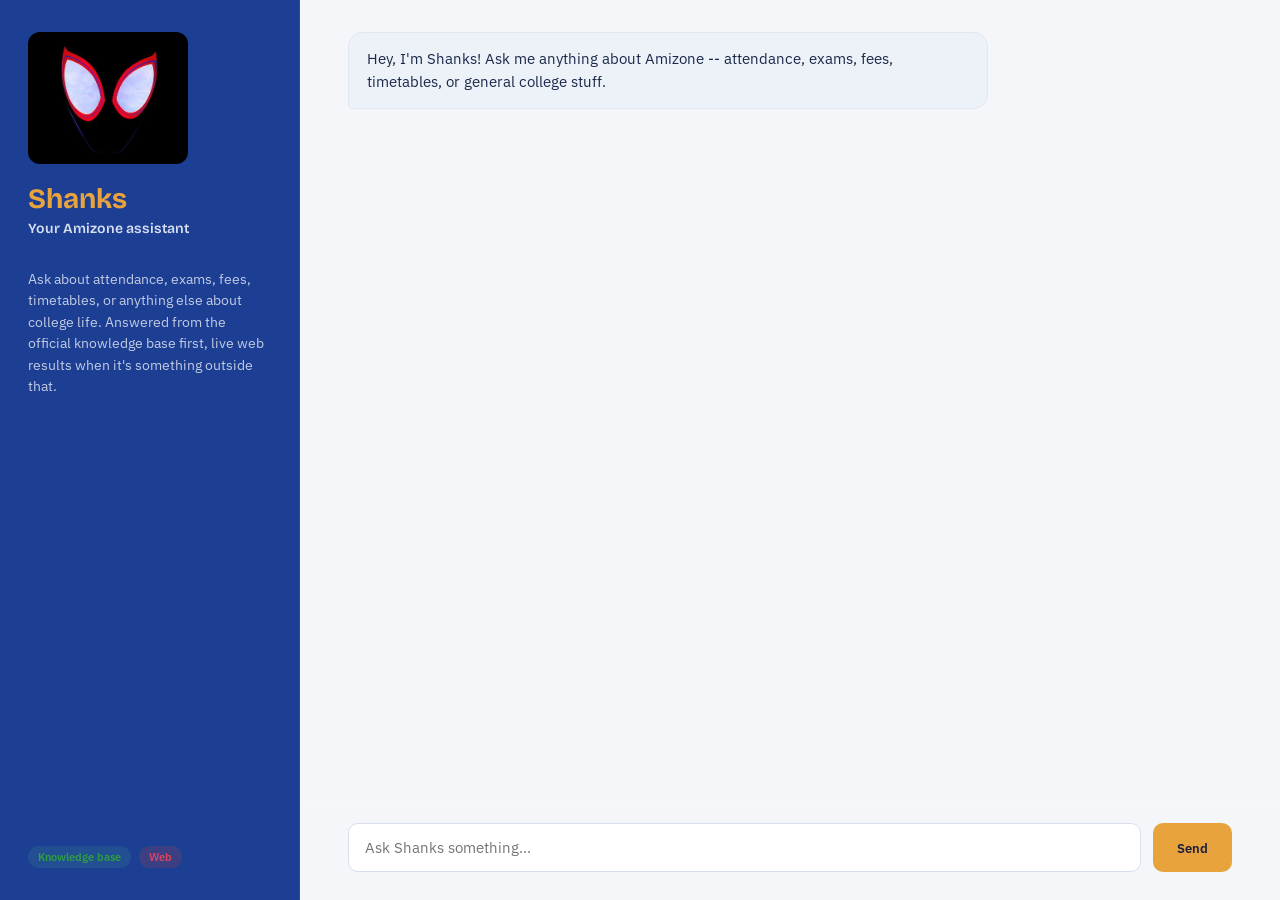
==== frontend/index.html @ ae9a9599 "Initial commit: Shanks RAG chatbot" ====
<!DOCTYPE html>
<html lang="en">
<head>
<meta charset="UTF-8" />
<meta name="viewport" content="width=device-width, initial-scale=1.0" />
<title>Shanks — Amizone Assistant</title>
<link rel="preconnect" href="https://fonts.googleapis.com">
<link href="https://fonts.googleapis.com/css2?family=Bricolage+Grotesque:opsz,wght@12..96,400;12..96,600;12..96,700&family=IBM+Plex+Sans:wght@400;500;600&display=swap" rel="stylesheet">
<link rel="stylesheet" href="style.css" />
</head>
<body>

  <div class="app">
    <aside class="sidebar">
      <img class="mascot" src="assets/shanks.jpg" alt="shanks" />
      <h1>Shanks</h1>
      <p class="tagline">Your Amizone assistant</p>
      <p class="blurb">Ask about attendance, exams, fees, timetables, or anything else about
        college life. Answered from the official knowledge base first, live web results
        when it's something outside that.</p>
      <div class="legend">
        <span class="badge badge-kb">Knowledge base</span>
        <span class="badge badge-web">Web</span>
      </div>
    </aside>

    <main class="chat-panel">
      <div id="messages" class="messages"></div>

      <form id="chat-form" class="composer" autocomplete="off">
        <input id="chat-input" type="text" placeholder="Ask Shanks something..." required />
        <button type="submit">Send</button>
      </form>
    </main>
  </div>

  <script src="script.js"></script>
</body>
</html>
---- frontend/style.css ----
:root {
  --bg: #F4F6FA;
  --panel: #FFFFFF;
  --panel-2: #EDF1F8;
  --text: #1B2A4A;
  --text-dim: #5B6785;
  --amber: #E8A33D;
  --navy: #1C3F94;
  --teal: #2E9E44;
  --kb-badge: #2E9E44;
  --web-badge: #D9455F;
}

* { box-sizing: border-box; }

body {
  margin: 0;
  background: var(--bg);
  color: var(--text);
  font-family: 'IBM Plex Sans', sans-serif;
  height: 100vh;
  overflow: hidden;
}

h1, .tagline {
  font-family: 'Bricolage Grotesque', sans-serif;
}

.app {
  display: grid;
  grid-template-columns: 300px 1fr;
  height: 100vh;
}

.sidebar {
  background: var(--navy);
  padding: 32px 28px;
  display: flex;
  flex-direction: column;
  align-items: flex-start;
  border-right: 1px solid rgba(255, 255, 255, 0.08);
}

.mascot {
  width: 160px;
  height: 132px;
  margin-bottom: 18px;
  object-fit: cover;
  border-radius: 12px;
}

.sidebar h1 {
  font-size: 28px;
  font-weight: 700;
  margin: 0;
  color: var(--amber);
}

.tagline {
  margin: 4px 0 18px;
  color: #D7DEF0;
  font-size: 14px;
  font-weight: 600;
}

.blurb {
  font-size: 13.5px;
  line-height: 1.6;
  color: #C2CBE3;
}

.legend {
  margin-top: auto;
  display: flex;
  gap: 8px;
  flex-wrap: wrap;
}

.badge {
  font-size: 11px;
  padding: 4px 10px;
  border-radius: 100px;
  font-weight: 600;
}

.badge-kb { background: rgba(62,142,136,0.2); color: var(--teal); }
.badge-web { background: rgba(193,68,60,0.2); color: var(--web-badge); }

.chat-panel {
  display: flex;
  flex-direction: column;
  height: 100vh;
}

.messages {
  flex: 1;
  overflow-y: auto;
  padding: 32px 48px;
  display: flex;
  flex-direction: column;
  gap: 18px;
}

.msg {
  max-width: 640px;
  padding: 14px 18px;
  border-radius: 14px;
  line-height: 1.55;
  font-size: 15px;
  white-space: pre-wrap;
}

.msg.user {
  align-self: flex-end;
  background: var(--amber);
  color: #1B1F3B;
  border-bottom-right-radius: 4px;
}

.msg.bot {
  align-self: flex-start;
  background: var(--panel-2);
  color: var(--text);
  border-bottom-left-radius: 4px;
  border: 1px solid #E1E7F2;
}

.msg.bot .source-badge {
  display: inline-block;
  margin-bottom: 8px;
}

.msg.pending {
  color: var(--text-dim);
  font-style: italic;
}

.composer {
  display: flex;
  gap: 12px;
  padding: 20px 48px 28px;
  border-top: 1px solid rgba(255,255,255,0.06);
}

.composer input {
  flex: 1;
  padding: 14px 16px;
  border-radius: 10px;
  border: 1px solid #D7DEEC;
  background: #FFFFFF;
  color: var(--text);
  font-size: 15px;
  font-family: inherit;
}

.composer input:focus {
  outline: 2px solid var(--amber);
  outline-offset: 1px;
}

.composer button {
  padding: 14px 24px;
  border-radius: 10px;
  border: none;
  background: var(--amber);
  color: #1B1F3B;
  font-weight: 600;
  font-family: inherit;
  cursor: pointer;
}

.composer button:hover { filter: brightness(1.08); }

@media (max-width: 720px) {
  .app { grid-template-columns: 1fr; grid-template-rows: auto 1fr; }
  .sidebar { flex-direction: row; align-items: center; gap: 16px; padding: 16px 20px; }
  .mascot { width: 56px; height: 62px; margin-bottom: 0; }
  .blurb, .legend { display: none; }
  .messages { padding: 20px; }
  .composer { padding: 14px 20px 20px; }
}
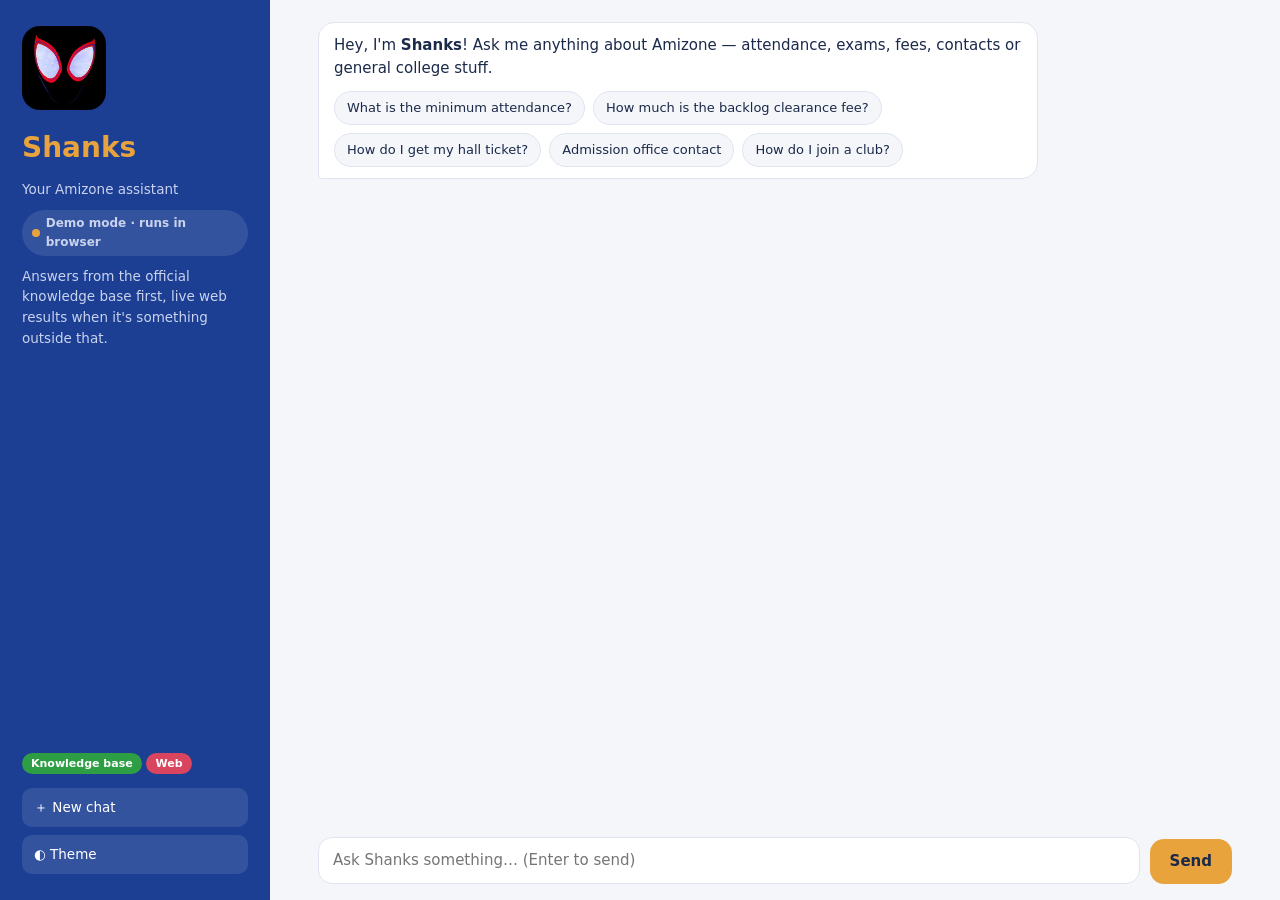
==== commit de6153a9: "added better and faster features" ====
--- a/frontend/index.html
+++ b/frontend/index.html
@@ -1,39 +1,141 @@
 <!DOCTYPE html>
 <html lang="en">
 <head>
-<meta charset="UTF-8" />
-<meta name="viewport" content="width=device-width, initial-scale=1.0" />
+<meta charset="UTF-8">
+<meta name="viewport" content="width=device-width, initial-scale=1, viewport-fit=cover">
 <title>Shanks — Amizone Assistant</title>
-<link rel="preconnect" href="https://fonts.googleapis.com">
-<link href="https://fonts.googleapis.com/css2?family=Bricolage+Grotesque:opsz,wght@12..96,400;12..96,600;12..96,700&family=IBM+Plex+Sans:wght@400;500;600&display=swap" rel="stylesheet">
-<link rel="stylesheet" href="style.css" />
+<style>
+:root{--bg:#f4f6fa;--card:#fff;--tx:#1b2a4a;--dim:#5b6785;--navy:#1c3f94;--gold:#e8a33d;--bd:#dfe5f0;--kb:#2e9e44;--web:#d9455f;box-sizing:border-box;padding-top:env(safe-area-inset-top,0px);padding-bottom:env(safe-area-inset-bottom,0px)}
+@media(prefers-color-scheme:dark){:root:not([data-theme="light"]){--bg:#0e1424;--card:#172038;--tx:#e6ebf7;--dim:#9aa6c4;--navy:#13245a;--bd:#2a3556}}
+:root[data-theme="dark"]{--bg:#0e1424;--card:#172038;--tx:#e6ebf7;--dim:#9aa6c4;--navy:#13245a;--bd:#2a3556}
+html{scroll-padding-top:env(safe-area-inset-top,0px)}
+*{box-sizing:border-box}html,body{height:100%;margin:0}
+body{background:var(--bg);color:var(--tx);font:15px/1.55 system-ui,-apple-system,"Segoe UI",sans-serif}
+.app{display:grid;grid-template-columns:270px 1fr;height:100%}
+.side{background:var(--navy);color:#c9d3ee;padding:26px 22px;display:flex;flex-direction:column;gap:10px}
+.av{width:84px;height:84px;border-radius:18px;background:linear-gradient(135deg,var(--gold),#c97f12);display:grid;place-items:center;font-size:40px;overflow:hidden}
+.av img{width:100%;height:100%;object-fit:cover}
+.side h1{margin:6px 0 0;color:var(--gold);font-size:28px}.side p{margin:0;font-size:13.5px}
+.pill{display:inline-flex;align-items:center;gap:6px;font-size:12px;background:rgba(255,255,255,.1);padding:4px 10px;border-radius:99px;width:fit-content}
+.pill i{width:8px;height:8px;border-radius:50%;background:#aaa}.pill.live i{background:#4ade80}.pill.demo i{background:var(--gold)}
+.sb{background:rgba(255,255,255,.1);color:#fff;border:0;border-radius:10px;padding:9px 12px;cursor:pointer;text-align:left;font:inherit;font-size:13.5px}
+.sb:hover{background:rgba(255,255,255,.2)}.sp{margin-top:auto;display:flex;flex-direction:column;gap:8px}
+.badge{display:inline-block;font-size:11px;font-weight:600;color:#fff;padding:2px 9px;border-radius:99px;margin-bottom:6px}
+.badge.kb{background:var(--kb)}.badge.web{background:var(--web)}
+main{display:flex;flex-direction:column;min-height:0}
+#msgs{flex:1;overflow-y:auto;padding:22px clamp(14px,4vw,48px);display:flex;flex-direction:column;gap:12px;scroll-behavior:smooth}
+.m{max-width:min(720px,88%);padding:11px 15px;border-radius:16px;animation:in .25s ease both;overflow-wrap:anywhere}
+@keyframes in{from{opacity:0;transform:translateY(8px)}}
+.m.bot{background:var(--card);border:1px solid var(--bd);border-bottom-left-radius:4px;align-self:flex-start}
+.m.user{background:var(--gold);color:#1b2a4a;align-self:flex-end;border-bottom-right-radius:4px}
+.m p{margin:0 0 6px}.m p:last-child{margin:0}.m ul{margin:4px 0 6px;padding-left:20px}
+.meta{display:flex;gap:12px;align-items:center;flex-wrap:wrap;font-size:12px;color:var(--dim);margin-top:8px}
+.meta:empty{display:none}.meta a{color:var(--navy)}.lnk{background:0;border:0;color:var(--dim);cursor:pointer;font:inherit;padding:0;text-decoration:underline}
+details div{padding:2px 0;font-size:12px}summary{cursor:pointer}
+.typing{display:flex;gap:5px;padding:14px 16px}.typing i{width:8px;height:8px;border-radius:50%;background:var(--dim);animation:b 1s infinite}
+.typing i:nth-child(2){animation-delay:.15s}.typing i:nth-child(3){animation-delay:.3s}@keyframes b{50%{transform:translateY(-5px);opacity:.4}}
+.chips{display:flex;flex-wrap:wrap;gap:8px;margin-top:10px}
+.chip{background:var(--bg);border:1px solid var(--bd);color:var(--tx);border-radius:99px;padding:6px 12px;font:inherit;font-size:13px;cursor:pointer;transition:.15s}
+.chip:hover{border-color:var(--gold);transform:translateY(-1px)}
+form{display:flex;gap:10px;padding:12px clamp(14px,4vw,48px) 16px;align-items:flex-end}
+textarea{flex:1;resize:none;max-height:140px;border:1.5px solid var(--bd);background:var(--card);color:var(--tx);border-radius:14px;padding:11px 14px;font:inherit;outline:0}
+textarea:focus{border-color:var(--gold)}
+#go{background:var(--gold);color:#1b2a4a;border:0;border-radius:14px;padding:11px 20px;font:inherit;font-weight:700;cursor:pointer;min-width:76px}
+#go.stop{background:var(--web);color:#fff}
+@media(max-width:760px){.app{grid-template-columns:1fr;grid-template-rows:auto 1fr}.side{flex-direction:row;align-items:center;padding:10px 14px;flex-wrap:wrap}
+.side p,.sp .badge{display:none}.av{width:40px;height:40px;font-size:22px;border-radius:10px}.side h1{font-size:20px;margin:0}.sp{margin:0 0 0 auto;flex-direction:row}.m{max-width:94%}}
+</style>
 </head>
 <body>
+<div class="app">
+<aside class="side">
+ <div class="av"><img src="assets/shanks.jpg" alt="" onerror="this.remove();this.parentNode.textContent='⚔️'"></div>
+ <h1>Shanks</h1><p>Your Amizone assistant</p>
+ <span class="pill" id="pill"><i></i><b>Connecting…</b></span>
+ <p>Answers from the official knowledge base first, live web results when it's something outside that.</p>
+ <div class="sp"><span><span class="badge kb">Knowledge base</span> <span class="badge web">Web</span></span>
+  <button class="sb" id="nw">＋ New chat</button><button class="sb" id="th">◐ Theme</button></div>
+</aside>
+<main>
+ <div id="msgs" aria-live="polite"></div>
+ <form id="f"><textarea id="in" rows="1" placeholder="Ask Shanks something… (Enter to send)" maxlength="500"></textarea><button id="go" type="submit">Send</button></form>
+</main>
+</div>
+<script>
+const KB=[
+{t:"Attendance requirement",k:"attendance percentage minimum eligible exam 75 criteria",x:"You need at least **75% attendance** to be eligible for end-semester exams. Attendance is calculated per subject, so check it regularly on Amizone."},
+{t:"Attendance condonation",k:"condonation medical certificate exemption b-category 70 shortage detained",x:"With a valid medical certificate or approved B-category exemption you may sit exams with **70% attendance**, subject to approval. Shortage beyond that means you are **detained** for that semester's exams."},
+{t:"Exam attempts",k:"attempt attempts subject year",x:"Students get **one attempt per subject per year**."},
+{t:"Revaluation",k:"revaluation reevaluation recheck answer sheet fee 500 marks",x:"You can apply for revaluation of answer sheets for **₹500 per subject**, within the window announced after results are declared."},
+{t:"Backlog rules",k:"backlog fail failed clear clearance fee 1000 debarred detained",x:"A backlog (from failing or being detained for attendance) must be cleared **the following year**, with a clearance fee of **₹1000 per subject**."},
+{t:"Unfair means (UFM)",k:"unfair means malpractice cheating ufm punishment",x:"Using unfair means in exams leads to disciplinary action as per university policy."},
+{t:"Hall ticket / admit card",k:"hall ticket admit card issue dues",x:"The hall ticket is issued only once your **attendance and fee dues are cleared**."},
+{t:"Fee payment",k:"fee fees pay payment due late penalty receipt tuition amizone",x:"Pay fees on the **Amizone** portal (amizone.net). Receipts and dues are under the **Fee** section. Late payment attracts a penalty notified each semester on the portal or notice board."},
+{t:"Login issues",k:"login password forgot locked account sign enrollment",x:"Log in with your enrollment number and registered password. Use **Forgot Password** on the login page, or contact the admission office if the account is locked."},
+{t:"Timetable",k:"timetable schedule class timing",x:"Your timetable is under the **Timetable** section after logging into Amizone."},
+{t:"Results",k:"result results marks grade missing incorrect declared",x:"Results appear under the **Examination** section once declared. If a result looks wrong or is missing, contact the Examination Department."},
+{t:"Admission Office (Block A)",k:"admission office block contact phone email number call fee timetable penalty",x:"For fee, timetable or penalty queries:\n- Phone: 7303-399-399\n- Email: admissions@ggn.amity.edu"},
+{t:"Department Office",k:"department office contact phone attendance result number call",x:"For attendance or result queries contact your own department:\n- Phone: 0124-2337015 / 0124-2337016"},
+{t:"General Campus Office",k:"general campus office contact phone email number",x:"- Phone: 0124-3225651\n- Email: info@ggn.amity.edu"},
+{t:"Lost ID card",k:"id card lost reissue duplicate",x:"Report the loss to the Admission Office (Block A) with a written application. A duplicate ID is issued for a nominal fee."},
+{t:"Grading system",k:"grading grade cgpa relative marks internal",x:"Amity uses **relative grading** based on CGPA, evaluated per semester from internal assessments and end-semester exams."},
+{t:"Transcript / bonafide",k:"transcript bonafide certificate letter",x:"Apply on Amizone under **Certificate Requests** or at the Admission Office (Block A). Processing usually takes a few working days."},
+{t:"Hostel",k:"hostel accommodation room stay",x:"Contact the Hostel/Accommodation Office (separate from academic admissions). Allotment is typically at the start of each academic year, based on availability."},
+{t:"Clubs and societies",k:"club clubs society societies join registration",x:"Registrations open at the start of each semester. Check Amizone notices or notice boards for sign-up links."},
+{t:"Missed internal / quiz",k:"missed internal assessment quiz makeup absent",x:"Contact your subject faculty with a valid reason (e.g. medical certificate). Make-up assessments are at the faculty's discretion."},
+{t:"Complaints",k:"complaint complain faculty grievance raise",x:"Raise complaints through the Department Office or the Dean's office, depending on severity."}];
+const STOP=new Set("the a an of to is are for in on and or how what can do does i my me you your about get when where who with it this that be should".split(" "));
+const tok=s=>(s.toLowerCase().match(/[a-z0-9₹]+/g)||[]).filter(w=>!STOP.has(w)).map(w=>w.replace(/(ing|ed|s)$/,""));
+KB.forEach(e=>{e.a=new Set(tok(e.t+" "+e.k));e.b=new Set(tok(e.x))});
+function retrieve(q){const qt=tok(q);const r=KB.map(e=>({t:e.t,x:e.x,s:qt.reduce((n,w)=>n+(e.a.has(w)?2:0)+(e.b.has(w)?1:0),0)})).filter(e=>e.s>=2).sort((a,b)=>b.s-a.s);return r.filter((e,i)=>i<2&&e.s>=r[0].s*.7)}
 
-  <div class="app">
-    <aside class="sidebar">
-      <img class="mascot" src="assets/shanks.jpg" alt="shanks" />
-      <h1>Shanks</h1>
-      <p class="tagline">Your Amizone assistant</p>
-      <p class="blurb">Ask about attendance, exams, fees, timetables, or anything else about
-        college life. Answered from the official knowledge base first, live web results
-        when it's something outside that.</p>
-      <div class="legend">
-        <span class="badge badge-kb">Knowledge base</span>
-        <span class="badge badge-web">Web</span>
-      </div>
-    </aside>
+const $=s=>document.querySelector(s),M=$("#msgs"),I=$("#in"),B=$("#go"),sleep=ms=>new Promise(r=>setTimeout(r,ms));
+const SRC={knowledge_base:["Knowledge base","kb"],web:["Web","web"],none:["No source found","web"]};
+const CHIPS=["What is the minimum attendance?","How much is the backlog clearance fee?","How do I get my hall ticket?","Admission office contact","How do I join a club?"];
+let live=false,busy=false,ctl=null,hist=[];
+const esc=s=>s.replace(/[&<>"]/g,c=>({"&":"&amp;","<":"&lt;",">":"&gt;",'"':"&quot;"}[c]));
+function md(s){const o=[];let ul=0;for(const l of esc(s).replace(/\*\*(.+?)\*\*/g,"<b>$1</b>").split("\n")){const m=l.match(/^\s*(?:[-*•]|\d+\.)\s+(.*)/);
+ if(m){if(!ul){o.push("<ul>");ul=1}o.push("<li>"+m[1]+"</li>")}else{if(ul){o.push("</ul>");ul=0}if(l.trim())o.push("<p>"+l+"</p>")}}
+ if(ul)o.push("</ul>");return o.join("")}
+const down=()=>{M.scrollTop=M.scrollHeight};
+function bubble(c,h){const d=document.createElement("div");d.className="m "+c;if(h!=null)d.innerHTML=h;M.appendChild(d);down();return d}
+function shell(src){return bubble("bot",(src?`<span class="badge ${SRC[src][1]}">${SRC[src][0]}</span>`:"")+'<div class="t"></div><div class="meta"></div>')}
+function meta(d,text,m,ms){const mt=d.querySelector(".meta"),src=x=>/^https?:/.test(x.source)?`<a href="${esc(x.source)}" target="_blank" rel="noopener">${esc(x.title||x.source)}</a>`:esc(x.source)+(x.score?` · ${x.score}`:"");
+ mt.innerHTML=(ms?`<span>${(ms/1000).toFixed(1)}s</span>`:"")+'<button class="lnk">Copy</button>'+(m&&m.length?`<details><summary>Sources (${m.length})</summary>${m.map(x=>"<div>"+src(x)+"</div>").join("")}</details>`:"");
+ const b=mt.querySelector("button");b.onclick=()=>{navigator.clipboard&&navigator.clipboard.writeText(text);b.textContent="Copied ✓";setTimeout(()=>b.textContent="Copy",1200)}}
+function save(){try{localStorage.setItem("shanks-h",JSON.stringify(hist.slice(-40)))}catch(e){}}
+function welcome(){const d=bubble("bot","<p>Hey, I'm <b>Shanks</b>! Ask me anything about Amizone — attendance, exams, fees, contacts or general college stuff.</p>");
+ const c=document.createElement("div");c.className="chips";CHIPS.forEach(q=>{const b=document.createElement("button");b.className="chip";b.textContent=q;b.onclick=()=>ask(q);c.appendChild(b)});d.appendChild(c)}
 
-    <main class="chat-panel">
-      <div id="messages" class="messages"></div>
+async function stream(q,cb){const r=await fetch("/api/chat/stream",{method:"POST",headers:{"Content-Type":"application/json"},body:JSON.stringify({message:q}),signal:ctl.signal});
+ if(!r.ok)throw new Error(r.status);const rd=r.body.getReader(),dc=new TextDecoder();let buf="";
+ for(;;){const{value,done}=await rd.read();if(done)break;buf+=dc.decode(value,{stream:true});const ls=buf.split("\n");buf=ls.pop();ls.forEach(l=>l.trim()&&cb(JSON.parse(l)))}}
+async function typeOut(cb,s){for(const w of s.match(/\S+\s*/g)){if(ctl.signal.aborted)return;cb({type:"token",text:w});await sleep(16)}}
+async function demo(q,cb){await sleep(300);const r=retrieve(q);
+ if(!r.length){cb({type:"meta",source:"none",matches:[]});await typeOut(cb,"I couldn't find that in the Amizone knowledge base. (Demo mode has no web fallback — your live backend would search the web here.) Try attendance, backlog fee, revaluation, hall ticket, contacts or hostel.")}
+ else{cb({type:"meta",source:"knowledge_base",matches:r.map(e=>({source:e.t,score:e.s}))});await typeOut(cb,r.map(e=>`**${e.t}**\n${e.x}`).join("\n\n"))}
+ cb({type:"done"})}
 
-      <form id="chat-form" class="composer" autocomplete="off">
-        <input id="chat-input" type="text" placeholder="Ask Shanks something..." required />
-        <button type="submit">Send</button>
-      </form>
-    </main>
-  </div>
+async function ask(q){q=q.trim();if(!q||busy)return;busy=true;B.textContent="Stop";B.classList.add("stop");
+ const w=M.querySelector(".chips");if(w)w.remove();
+ bubble("user",esc(q));hist.push({r:"u",t:q});const t0=performance.now(),ty=bubble("bot typing","<i></i><i></i><i></i>");
+ let d=null,text="",src="",mt=[],fin=0;ctl=new AbortController();
+ const done=()=>{if(fin||!d)return;fin=1;meta(d,text,mt,performance.now()-t0);hist.push({r:"b",t:text,s:src,m:mt});save()};
+ const on=e=>{if(e.type==="meta"){ty.remove();src=e.source;mt=e.matches||[];d=shell(src)}
+  else if(e.type==="token"&&d){text+=e.text;d.querySelector(".t").innerHTML=md(text);down()}else if(e.type==="done")done()};
+ try{await(live?stream(q,on):demo(q,on))}
+ catch(e){if(e.name!=="AbortError"){ty.remove();if(!d)d=shell("none");text+=(text?"\n\n":"")+"Couldn't reach the backend. Is the server running and Ollama open?";d.querySelector(".t").innerHTML=md(text)}}
+ ty.remove();done();busy=false;B.textContent="Send";B.classList.remove("stop");I.focus()}
 
-  <script src="script.js"></script>
+$("#f").onsubmit=e=>{e.preventDefault();if(busy){ctl&&ctl.abort();return}const v=I.value;I.value="";I.style.height="auto";ask(v)};
+I.onkeydown=e=>{if(e.key==="Enter"&&!e.shiftKey){e.preventDefault();$("#f").requestSubmit()}};
+I.oninput=()=>{I.style.height="auto";I.style.height=Math.min(I.scrollHeight,140)+"px"};
+$("#nw").onclick=()=>{if(busy&&ctl)ctl.abort();hist=[];save();M.innerHTML="";welcome()};
+$("#th").onclick=()=>{const r=document.documentElement,dark=r.dataset.theme?r.dataset.theme==="dark":matchMedia("(prefers-color-scheme:dark)").matches;r.dataset.theme=dark?"light":"dark"};
+(async()=>{try{const r=await fetch("/api/health",{signal:AbortSignal.timeout(1500)});live=(await r.json()).status==="ok"}catch(e){}
+ const p=$("#pill");p.className="pill "+(live?"live":"demo");p.querySelector("b").textContent=live?"Live · backend connected":"Demo mode · runs in browser";
+ let h=[];try{h=JSON.parse(localStorage.getItem("shanks-h")||"[]")}catch(e){}
+ welcome();h.forEach(x=>{hist.push(x);if(x.r==="u")bubble("user",esc(x.t));else{const d=shell(x.s);d.querySelector(".t").innerHTML=md(x.t);meta(d,x.t,x.m,0)}})})();
+</script>
 </body>
 </html>
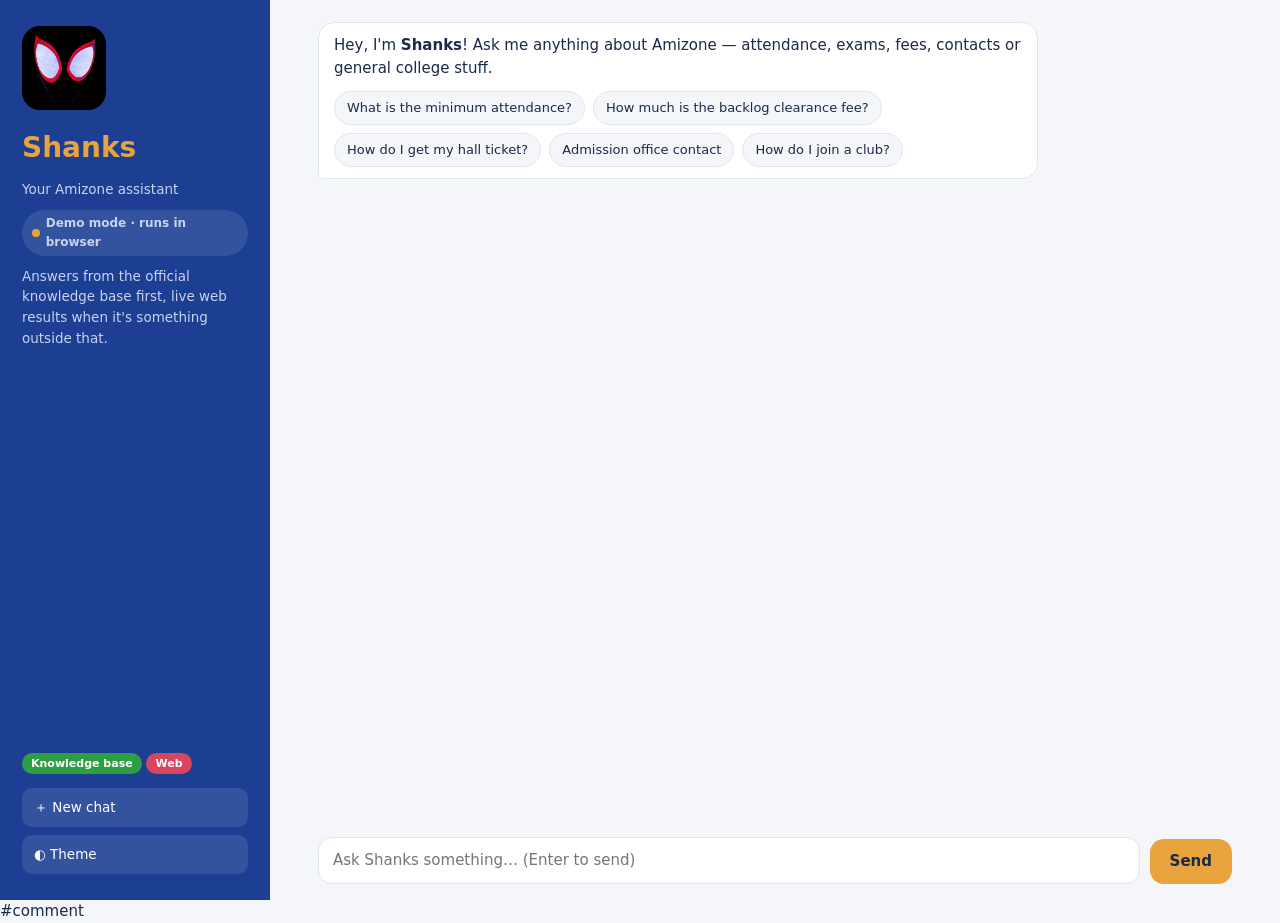
==== commit ffb93fa8: "Final changes" ====
--- a/frontend/index.html
+++ b/frontend/index.html
@@ -139,3 +139,5 @@
 </script>
 </body>
 </html>
+
+#comment 
